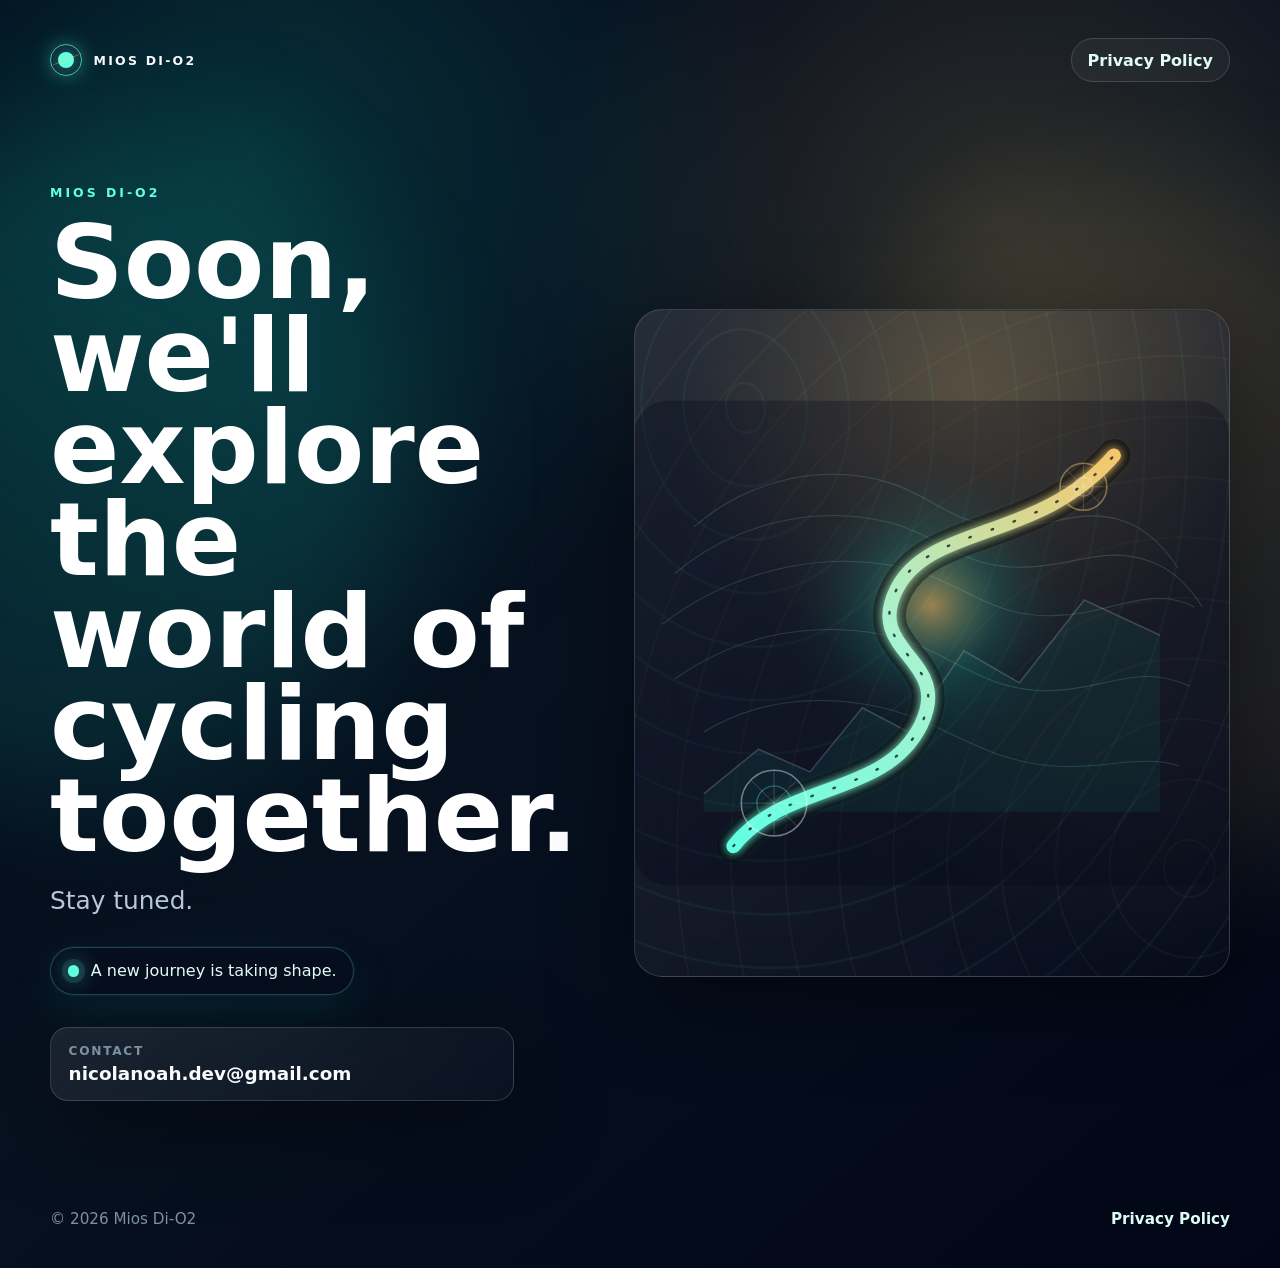
==== index.html @ 9c9d7804 "Create Mios Di-O2 coming-soon website" ====
<!doctype html>
<html lang="en">
  <head>
    <meta charset="utf-8">
    <meta name="viewport" content="width=device-width, initial-scale=1">
    <meta name="description" content="Mios Di-O2 is a coming-soon website for a future cycling software application.">
    <title>Mios Di-O2 — Coming Soon</title>
    <link rel="stylesheet" href="styles.css">
  </head>
  <body>
    <a class="skip-link" href="#main">Skip to content</a>
    <div class="site-shell">
      <div class="ambient ambient-one" aria-hidden="true"></div>
      <div class="ambient ambient-two" aria-hidden="true"></div>

      <header class="site-header" aria-label="Site header">
        <a class="brand-mark" href="index.html" aria-label="Mios Di-O2 home">
          <span class="brand-orbit" aria-hidden="true"></span>
          <span>MIOS DI-O2</span>
        </a>
        <nav aria-label="Footer navigation">
          <a class="nav-link" href="privacy.html">Privacy Policy</a>
        </nav>
      </header>

      <main id="main" class="hero">
        <section class="hero-copy" aria-labelledby="headline">
          <p class="eyebrow">MIOS DI-O2</p>
          <h1 id="headline">Soon, we'll explore the world of cycling together.</h1>
          <p class="supporting">Stay tuned.</p>

          <div class="status-pill" role="status" aria-label="Launch status">
            <span class="status-dot" aria-hidden="true"></span>
            <span>A new journey is taking shape.</span>
          </div>

          <div class="contact-card">
            <span>Contact</span>
            <a href="mailto:nicolanoah.dev@gmail.com">nicolanoah.dev@gmail.com</a>
          </div>
        </section>

        <section class="visual-stage" aria-label="Abstract cycling journey illustration">
          <div class="topography" aria-hidden="true"></div>
          <svg class="route-art" viewBox="0 0 760 620" role="img" aria-labelledby="route-title route-desc">
            <title id="route-title">A winding cycling route toward a glowing horizon</title>
            <desc id="route-desc">Abstract elevation lines, a winding road, and wheel motion motifs create a futuristic cycling journey.</desc>
            <defs>
              <linearGradient id="routeGlow" x1="0%" y1="100%" x2="100%" y2="0%">
                <stop offset="0%" stop-color="#62ffe2"></stop>
                <stop offset="48%" stop-color="#a7f3d0"></stop>
                <stop offset="100%" stop-color="#f5c76b"></stop>
              </linearGradient>
              <radialGradient id="horizon" cx="50%" cy="46%" r="45%">
                <stop offset="0%" stop-color="#f5c76b" stop-opacity=".58"></stop>
                <stop offset="42%" stop-color="#14b8a6" stop-opacity=".18"></stop>
                <stop offset="100%" stop-color="#020617" stop-opacity="0"></stop>
              </radialGradient>
              <filter id="softGlow">
                <feGaussianBlur stdDeviation="7" result="blur"></feGaussianBlur>
                <feMerge>
                  <feMergeNode in="blur"></feMergeNode>
                  <feMergeNode in="SourceGraphic"></feMergeNode>
                </feMerge>
              </filter>
            </defs>

            <rect x="0" y="0" width="760" height="620" rx="42" fill="rgba(2, 6, 23, .28)"></rect>
            <circle cx="380" cy="280" r="230" fill="url(#horizon)"></circle>

            <g class="contours" fill="none" stroke="rgba(148, 241, 223, .16)" stroke-width="1.4">
              <path d="M76 161c69-60 166-83 253-55 52 17 79 53 144 55 58 2 93-24 146-9 36 10 59 36 76 62"></path>
              <path d="M51 221c74-62 177-90 276-65 61 16 89 56 163 57 69 1 112-30 171-7 32 12 51 35 65 58"></path>
              <path d="M35 286c84-65 199-97 310-72 72 16 108 64 192 61 75-2 122-41 179-11"></path>
              <path d="M51 356c75-53 164-74 260-58 88 15 128 75 220 73 72-1 111-36 179-6"></path>
              <path d="M88 424c59-36 125-48 204-36 101 15 147 76 253 80 61 2 103-15 151-1"></path>
            </g>

            <g class="elevation" aria-hidden="true">
              <path d="M88 503 L158 446 L224 475 L291 393 L350 424 L421 320 L492 361 L575 255 L672 300" fill="none" stroke="rgba(255,255,255,.18)" stroke-width="2"></path>
              <path d="M88 503 L158 446 L224 475 L291 393 L350 424 L421 320 L492 361 L575 255 L672 300 L672 526 L88 526 Z" fill="rgba(20,184,166,.08)"></path>
            </g>

            <path class="road-shadow" d="M126 570 C191 487 320 508 366 415 C408 330 293 323 335 241 C378 157 517 181 613 70" fill="none" stroke="rgba(0,0,0,.48)" stroke-width="42" stroke-linecap="round"></path>
            <path class="road" d="M126 570 C191 487 320 508 366 415 C408 330 293 323 335 241 C378 157 517 181 613 70" fill="none" stroke="url(#routeGlow)" stroke-width="18" stroke-linecap="round" filter="url(#softGlow)"></path>
            <path class="road-markings" d="M126 570 C191 487 320 508 366 415 C408 330 293 323 335 241 C378 157 517 181 613 70" fill="none" stroke="rgba(2, 6, 23, .72)" stroke-width="3" stroke-linecap="round" stroke-dasharray="2 28"></path>

            <g class="wheel wheel-one" transform="translate(178 515)">
              <circle r="42" fill="none" stroke="rgba(255,255,255,.42)" stroke-width="2"></circle>
              <circle r="22" fill="none" stroke="rgba(98,255,226,.36)" stroke-width="1.5"></circle>
              <path d="M0-42V42M-42 0H42M-29-29 29 29M29-29-29 29" stroke="rgba(255,255,255,.25)" stroke-width="1"></path>
            </g>
            <g class="wheel wheel-two" transform="translate(574 110)">
              <circle r="30" fill="none" stroke="rgba(245,199,107,.45)" stroke-width="2"></circle>
              <circle r="12" fill="none" stroke="rgba(255,255,255,.28)" stroke-width="1.5"></circle>
              <path d="M0-30V30M-30 0H30M-21-21 21 21M21-21-21 21" stroke="rgba(255,255,255,.22)" stroke-width="1"></path>
            </g>
          </svg>
        </section>
      </main>

      <footer class="site-footer">
        <p>© 2026 Mios Di-O2</p>
        <a href="privacy.html">Privacy Policy</a>
      </footer>
    </div>
  </body>
</html>
---- styles.css ----
:root {
  color-scheme: dark;
  --bg: #020617;
  --bg-elevated: rgba(8, 15, 31, .78);
  --text: #f8fafc;
  --muted: #b6c7d7;
  --soft: #7d91a3;
  --line: rgba(226, 232, 240, .17);
  --teal: #62ffe2;
  --teal-strong: #14b8a6;
  --gold: #f5c76b;
  --focus: #f8d277;
  --shadow: 0 24px 90px rgba(0, 0, 0, .42);
  --radius: 28px;
  font-family: Inter, ui-sans-serif, system-ui, -apple-system, BlinkMacSystemFont, "Segoe UI", sans-serif;
}

* {
  box-sizing: border-box;
}

html {
  min-height: 100%;
  background: var(--bg);
}

body {
  min-height: 100vh;
  margin: 0;
  color: var(--text);
  background:
    radial-gradient(circle at 20% 12%, rgba(20, 184, 166, .22), transparent 33rem),
    radial-gradient(circle at 78% 18%, rgba(245, 199, 107, .16), transparent 29rem),
    linear-gradient(140deg, #020617 0%, #07111f 48%, #020617 100%);
  overflow-x: hidden;
}

body::before {
  position: fixed;
  inset: 0;
  z-index: -3;
  content: "";
  background-image:
    linear-gradient(rgba(255, 255, 255, .035) 1px, transparent 1px),
    linear-gradient(90deg, rgba(255, 255, 255, .03) 1px, transparent 1px);
  background-size: 76px 76px;
  mask-image: linear-gradient(to bottom, rgba(0, 0, 0, .68), transparent 86%);
}

a {
  color: inherit;
}

a:focus-visible,
button:focus-visible {
  outline: 3px solid var(--focus);
  outline-offset: 5px;
  border-radius: 12px;
}

.skip-link {
  position: fixed;
  left: 1rem;
  top: 1rem;
  z-index: 20;
  transform: translateY(-180%);
  border: 1px solid var(--line);
  border-radius: 999px;
  padding: .75rem 1rem;
  background: #f8fafc;
  color: #020617;
  font-weight: 800;
  transition: transform .2s ease;
}

.skip-link:focus {
  transform: translateY(0);
}

.site-shell {
  position: relative;
  isolation: isolate;
  display: flex;
  min-height: 100vh;
  flex-direction: column;
  padding: clamp(1rem, 3vw, 2rem);
}

.ambient {
  position: fixed;
  z-index: -2;
  width: 42rem;
  height: 42rem;
  border-radius: 999px;
  filter: blur(70px);
  opacity: .28;
  pointer-events: none;
  animation: drift 18s ease-in-out infinite alternate;
}

.ambient-one {
  left: -16rem;
  top: 14vh;
  background: rgba(20, 184, 166, .62);
}

.ambient-two {
  right: -14rem;
  bottom: 4vh;
  background: rgba(245, 199, 107, .42);
  animation-duration: 22s;
}

.site-header,
.site-footer {
  display: flex;
  align-items: center;
  justify-content: space-between;
  gap: 1rem;
  width: min(1180px, 100%);
  margin-inline: auto;
}

.site-header {
  padding: .75rem 0 2rem;
}

.brand-mark {
  display: inline-flex;
  align-items: center;
  gap: .72rem;
  text-decoration: none;
  color: #f8fafc;
  font-size: .78rem;
  font-weight: 850;
  letter-spacing: .18em;
}

.brand-orbit {
  position: relative;
  width: 2rem;
  height: 2rem;
  border: 1px solid rgba(98, 255, 226, .68);
  border-radius: 999px;
  box-shadow: 0 0 25px rgba(98, 255, 226, .22);
}

.brand-orbit::before,
.brand-orbit::after {
  position: absolute;
  content: "";
  border-radius: 999px;
}

.brand-orbit::before {
  inset: .46rem;
  background: var(--teal);
  box-shadow: 0 0 20px rgba(98, 255, 226, .7);
}

.brand-orbit::after {
  left: -.28rem;
  right: -.28rem;
  top: .88rem;
  height: 1px;
  background: linear-gradient(90deg, transparent, rgba(245, 199, 107, .9), transparent);
  transform: rotate(-22deg);
}

.nav-link,
.site-footer a,
.back-link {
  color: #dffcf6;
  text-decoration: none;
  font-weight: 750;
}

.nav-link {
  border: 1px solid var(--line);
  border-radius: 999px;
  padding: .72rem 1rem;
  background: rgba(255, 255, 255, .045);
  backdrop-filter: blur(16px);
}

.nav-link:hover,
.site-footer a:hover,
.back-link:hover,
.contact-card a:hover,
.policy-card a:hover {
  color: var(--gold);
}

.hero {
  display: grid;
  grid-template-columns: minmax(0, .92fr) minmax(360px, 1.08fr);
  align-items: center;
  gap: clamp(2rem, 6vw, 5rem);
  width: min(1180px, 100%);
  margin: auto;
  padding: clamp(2rem, 6vw, 5.5rem) 0;
}

.hero-copy {
  max-width: 650px;
}

.eyebrow {
  margin: 0 0 1.1rem;
  color: var(--teal);
  font-size: .78rem;
  font-weight: 900;
  letter-spacing: .24em;
  text-transform: uppercase;
}

h1 {
  max-width: 12ch;
  margin: 0;
  color: #ffffff;
  font-size: clamp(3.2rem, 8vw, 7.6rem);
  line-height: .9;
  letter-spacing: 0;
}

.supporting {
  margin: 1.45rem 0 0;
  color: var(--muted);
  font-size: clamp(1.2rem, 2vw, 1.55rem);
}

.status-pill {
  display: inline-flex;
  align-items: center;
  gap: .72rem;
  margin-top: 2rem;
  border: 1px solid rgba(98, 255, 226, .24);
  border-radius: 999px;
  padding: .86rem 1.05rem;
  background: rgba(8, 15, 31, .68);
  color: #e7fffb;
  box-shadow: 0 0 0 1px rgba(255, 255, 255, .04), 0 18px 48px rgba(20, 184, 166, .12);
  backdrop-filter: blur(18px);
}

.status-dot {
  width: .72rem;
  height: .72rem;
  border-radius: 999px;
  background: var(--teal);
  box-shadow: 0 0 0 6px rgba(98, 255, 226, .12), 0 0 22px rgba(98, 255, 226, .95);
  animation: pulse 2.2s ease-in-out infinite;
}

.contact-card {
  display: grid;
  width: min(100%, 29rem);
  margin-top: 2rem;
  border: 1px solid var(--line);
  border-radius: 18px;
  padding: 1rem 1.1rem;
  background: linear-gradient(135deg, rgba(255, 255, 255, .08), rgba(255, 255, 255, .025));
  box-shadow: var(--shadow);
  backdrop-filter: blur(18px);
}

.contact-card span {
  color: var(--soft);
  font-size: .76rem;
  font-weight: 850;
  letter-spacing: .14em;
  text-transform: uppercase;
}

.contact-card a {
  margin-top: .32rem;
  color: #f8fafc;
  font-size: clamp(1rem, 2vw, 1.15rem);
  font-weight: 800;
  text-decoration: none;
  overflow-wrap: anywhere;
}

.visual-stage {
  position: relative;
  min-height: min(74vh, 680px);
  border: 1px solid var(--line);
  border-radius: var(--radius);
  background:
    linear-gradient(145deg, rgba(255, 255, 255, .12), rgba(255, 255, 255, .02)),
    rgba(2, 6, 23, .5);
  box-shadow: var(--shadow);
  overflow: hidden;
  backdrop-filter: blur(24px);
}

.visual-stage::before {
  position: absolute;
  inset: 1px;
  content: "";
  border-radius: calc(var(--radius) - 1px);
  background: radial-gradient(circle at 56% 12%, rgba(245, 199, 107, .2), transparent 18rem);
  pointer-events: none;
}

.topography {
  position: absolute;
  inset: -10%;
  opacity: .45;
  background:
    repeating-radial-gradient(ellipse at 28% 18%, transparent 0 18px, rgba(98, 255, 226, .13) 19px 20px, transparent 21px 42px),
    repeating-radial-gradient(ellipse at 82% 82%, transparent 0 24px, rgba(245, 199, 107, .1) 25px 26px, transparent 27px 54px);
  transform: rotate(-7deg);
}

.route-art {
  position: relative;
  z-index: 1;
  display: block;
  width: 100%;
  height: 100%;
  min-height: min(74vh, 680px);
}

.wheel {
  transform-box: fill-box;
  transform-origin: center;
  animation: wheelSpin 15s linear infinite;
}

.wheel-two {
  animation-duration: 19s;
  animation-direction: reverse;
}

.road-markings {
  animation: routeDash 11s linear infinite;
}

.contours path {
  animation: contourFloat 8s ease-in-out infinite alternate;
}

.site-footer {
  padding: 2rem 0 .5rem;
  color: var(--soft);
  font-size: .95rem;
}

.site-footer p {
  margin: 0;
}

.policy-layout {
  width: min(980px, 100%);
  margin: 0 auto;
  padding: clamp(2rem, 5vw, 4rem) 0;
}

.policy-hero {
  display: grid;
  gap: 1rem;
  margin-bottom: 1.5rem;
}

.policy-hero h1 {
  max-width: none;
  font-size: clamp(3rem, 8vw, 6rem);
}

.effective-date {
  margin: 0;
  color: var(--muted);
  font-size: 1.1rem;
}

.back-link {
  width: fit-content;
}

.policy-card {
  border: 1px solid var(--line);
  border-radius: var(--radius);
  padding: clamp(1.25rem, 4vw, 3rem);
  background: var(--bg-elevated);
  box-shadow: var(--shadow);
  backdrop-filter: blur(22px);
}

.policy-card section + section {
  margin-top: 2rem;
  padding-top: 2rem;
  border-top: 1px solid var(--line);
}

.policy-card h2 {
  margin: 0 0 .8rem;
  color: #ffffff;
  font-size: clamp(1.1rem, 2vw, 1.35rem);
}

.policy-card p {
  margin: 0;
  color: #d7e4ef;
  font-size: 1rem;
  line-height: 1.8;
}

.policy-card a {
  color: var(--teal);
  font-weight: 800;
}

@keyframes drift {
  from {
    transform: translate3d(0, 0, 0) scale(1);
  }
  to {
    transform: translate3d(4rem, -3rem, 0) scale(1.08);
  }
}

@keyframes pulse {
  0%, 100% {
    transform: scale(1);
    opacity: 1;
  }
  50% {
    transform: scale(.72);
    opacity: .76;
  }
}

@keyframes wheelSpin {
  to {
    rotate: 360deg;
  }
}

@keyframes routeDash {
  to {
    stroke-dashoffset: -120;
  }
}

@keyframes contourFloat {
  to {
    transform: translateY(8px);
  }
}

@media (max-width: 900px) {
  .hero {
    grid-template-columns: 1fr;
    padding-top: 1.5rem;
  }

  .hero-copy {
    max-width: none;
  }

  h1 {
    max-width: 11ch;
  }

  .visual-stage,
  .route-art {
    min-height: 520px;
  }
}

@media (max-width: 640px) {
  .site-shell {
    padding: 1rem;
  }

  .site-header,
  .site-footer {
    align-items: flex-start;
    flex-direction: column;
  }

  .site-header {
    gap: 1.2rem;
  }

  .nav-link {
    padding: .62rem .82rem;
  }

  h1 {
    font-size: clamp(3rem, 17vw, 4.4rem);
  }

  .status-pill {
    align-items: flex-start;
    border-radius: 18px;
  }

  .visual-stage,
  .route-art {
    min-height: 410px;
  }

  .policy-card {
    border-radius: 20px;
  }
}

@media (min-width: 1400px) {
  .hero,
  .site-header,
  .site-footer {
    width: min(1360px, 100%);
  }

  .visual-stage,
  .route-art {
    min-height: 720px;
  }
}

@media (prefers-reduced-motion: reduce) {
  *,
  *::before,
  *::after {
    animation-duration: .001ms !important;
    animation-iteration-count: 1 !important;
    scroll-behavior: auto !important;
    transition-duration: .001ms !important;
  }
}
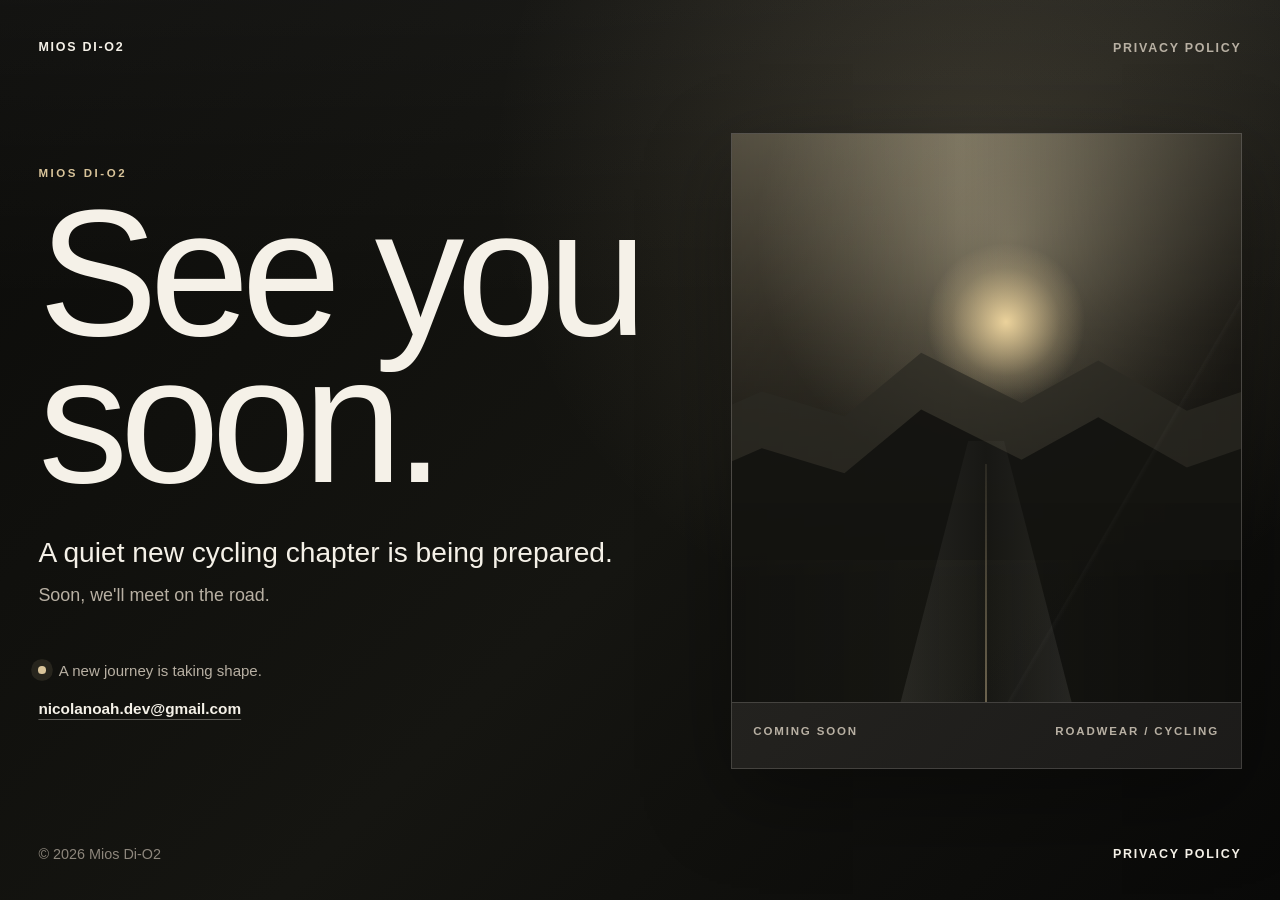
==== commit 6bc4bd07: "Refine Mios Di-O2 coming-soon design" ====
--- a/index.html
+++ b/index.html
@@ -3,99 +3,47 @@
   <head>
     <meta charset="utf-8">
     <meta name="viewport" content="width=device-width, initial-scale=1">
-    <meta name="description" content="Mios Di-O2 is a coming-soon website for a future cycling software application.">
+    <meta name="description" content="Mios Di-O2 is coming soon. A quiet new cycling chapter is being prepared.">
     <title>Mios Di-O2 — Coming Soon</title>
     <link rel="stylesheet" href="styles.css">
   </head>
   <body>
     <a class="skip-link" href="#main">Skip to content</a>
     <div class="site-shell">
-      <div class="ambient ambient-one" aria-hidden="true"></div>
-      <div class="ambient ambient-two" aria-hidden="true"></div>
-
       <header class="site-header" aria-label="Site header">
-        <a class="brand-mark" href="index.html" aria-label="Mios Di-O2 home">
-          <span class="brand-orbit" aria-hidden="true"></span>
-          <span>MIOS DI-O2</span>
-        </a>
-        <nav aria-label="Footer navigation">
+        <a class="brand-mark" href="index.html" aria-label="Mios Di-O2 home">MIOS DI-O2</a>
+        <nav aria-label="Site navigation">
           <a class="nav-link" href="privacy.html">Privacy Policy</a>
         </nav>
       </header>
 
-      <main id="main" class="hero">
-        <section class="hero-copy" aria-labelledby="headline">
-          <p class="eyebrow">MIOS DI-O2</p>
-          <h1 id="headline">Soon, we'll explore the world of cycling together.</h1>
-          <p class="supporting">Stay tuned.</p>
+      <main id="main" class="home-layout">
+        <section class="intro" aria-labelledby="headline">
+          <p class="kicker">MIOS DI-O2</p>
+          <h1 id="headline">See you soon.</h1>
+          <p class="lead">A quiet new cycling chapter is being prepared.</p>
+          <p class="supporting">Soon, we'll meet on the road.</p>
 
-          <div class="status-pill" role="status" aria-label="Launch status">
-            <span class="status-dot" aria-hidden="true"></span>
-            <span>A new journey is taking shape.</span>
+          <div class="status-line" role="status">
+            <span aria-hidden="true"></span>
+            <p>A new journey is taking shape.</p>
           </div>
 
-          <div class="contact-card">
-            <span>Contact</span>
-            <a href="mailto:nicolanoah.dev@gmail.com">nicolanoah.dev@gmail.com</a>
-          </div>
+          <a class="email-link" href="mailto:nicolanoah.dev@gmail.com">nicolanoah.dev@gmail.com</a>
         </section>
 
-        <section class="visual-stage" aria-label="Abstract cycling journey illustration">
-          <div class="topography" aria-hidden="true"></div>
-          <svg class="route-art" viewBox="0 0 760 620" role="img" aria-labelledby="route-title route-desc">
-            <title id="route-title">A winding cycling route toward a glowing horizon</title>
-            <desc id="route-desc">Abstract elevation lines, a winding road, and wheel motion motifs create a futuristic cycling journey.</desc>
-            <defs>
-              <linearGradient id="routeGlow" x1="0%" y1="100%" x2="100%" y2="0%">
-                <stop offset="0%" stop-color="#62ffe2"></stop>
-                <stop offset="48%" stop-color="#a7f3d0"></stop>
-                <stop offset="100%" stop-color="#f5c76b"></stop>
-              </linearGradient>
-              <radialGradient id="horizon" cx="50%" cy="46%" r="45%">
-                <stop offset="0%" stop-color="#f5c76b" stop-opacity=".58"></stop>
-                <stop offset="42%" stop-color="#14b8a6" stop-opacity=".18"></stop>
-                <stop offset="100%" stop-color="#020617" stop-opacity="0"></stop>
-              </radialGradient>
-              <filter id="softGlow">
-                <feGaussianBlur stdDeviation="7" result="blur"></feGaussianBlur>
-                <feMerge>
-                  <feMergeNode in="blur"></feMergeNode>
-                  <feMergeNode in="SourceGraphic"></feMergeNode>
-                </feMerge>
-              </filter>
-            </defs>
-
-            <rect x="0" y="0" width="760" height="620" rx="42" fill="rgba(2, 6, 23, .28)"></rect>
-            <circle cx="380" cy="280" r="230" fill="url(#horizon)"></circle>
-
-            <g class="contours" fill="none" stroke="rgba(148, 241, 223, .16)" stroke-width="1.4">
-              <path d="M76 161c69-60 166-83 253-55 52 17 79 53 144 55 58 2 93-24 146-9 36 10 59 36 76 62"></path>
-              <path d="M51 221c74-62 177-90 276-65 61 16 89 56 163 57 69 1 112-30 171-7 32 12 51 35 65 58"></path>
-              <path d="M35 286c84-65 199-97 310-72 72 16 108 64 192 61 75-2 122-41 179-11"></path>
-              <path d="M51 356c75-53 164-74 260-58 88 15 128 75 220 73 72-1 111-36 179-6"></path>
-              <path d="M88 424c59-36 125-48 204-36 101 15 147 76 253 80 61 2 103-15 151-1"></path>
-            </g>
-
-            <g class="elevation" aria-hidden="true">
-              <path d="M88 503 L158 446 L224 475 L291 393 L350 424 L421 320 L492 361 L575 255 L672 300" fill="none" stroke="rgba(255,255,255,.18)" stroke-width="2"></path>
-              <path d="M88 503 L158 446 L224 475 L291 393 L350 424 L421 320 L492 361 L575 255 L672 300 L672 526 L88 526 Z" fill="rgba(20,184,166,.08)"></path>
-            </g>
-
-            <path class="road-shadow" d="M126 570 C191 487 320 508 366 415 C408 330 293 323 335 241 C378 157 517 181 613 70" fill="none" stroke="rgba(0,0,0,.48)" stroke-width="42" stroke-linecap="round"></path>
-            <path class="road" d="M126 570 C191 487 320 508 366 415 C408 330 293 323 335 241 C378 157 517 181 613 70" fill="none" stroke="url(#routeGlow)" stroke-width="18" stroke-linecap="round" filter="url(#softGlow)"></path>
-            <path class="road-markings" d="M126 570 C191 487 320 508 366 415 C408 330 293 323 335 241 C378 157 517 181 613 70" fill="none" stroke="rgba(2, 6, 23, .72)" stroke-width="3" stroke-linecap="round" stroke-dasharray="2 28"></path>
-
-            <g class="wheel wheel-one" transform="translate(178 515)">
-              <circle r="42" fill="none" stroke="rgba(255,255,255,.42)" stroke-width="2"></circle>
-              <circle r="22" fill="none" stroke="rgba(98,255,226,.36)" stroke-width="1.5"></circle>
-              <path d="M0-42V42M-42 0H42M-29-29 29 29M29-29-29 29" stroke="rgba(255,255,255,.25)" stroke-width="1"></path>
-            </g>
-            <g class="wheel wheel-two" transform="translate(574 110)">
-              <circle r="30" fill="none" stroke="rgba(245,199,107,.45)" stroke-width="2"></circle>
-              <circle r="12" fill="none" stroke="rgba(255,255,255,.28)" stroke-width="1.5"></circle>
-              <path d="M0-30V30M-30 0H30M-21-21 21 21M21-21-21 21" stroke="rgba(255,255,255,.22)" stroke-width="1"></path>
-            </g>
-          </svg>
+        <section class="editorial-visual" aria-label="Minimal cycling landscape">
+          <div class="photo-field" aria-hidden="true">
+            <div class="sun"></div>
+            <div class="ridge ridge-back"></div>
+            <div class="ridge ridge-front"></div>
+            <div class="road"></div>
+            <div class="road-line"></div>
+          </div>
+          <div class="visual-caption">
+            <span>Coming soon</span>
+            <span>Roadwear / Cycling</span>
+          </div>
         </section>
       </main>
 
--- a/styles.css
+++ b/styles.css
@@ -1,18 +1,15 @@
 :root {
   color-scheme: dark;
-  --bg: #020617;
-  --bg-elevated: rgba(8, 15, 31, .78);
-  --text: #f8fafc;
-  --muted: #b6c7d7;
-  --soft: #7d91a3;
-  --line: rgba(226, 232, 240, .17);
-  --teal: #62ffe2;
-  --teal-strong: #14b8a6;
-  --gold: #f5c76b;
-  --focus: #f8d277;
-  --shadow: 0 24px 90px rgba(0, 0, 0, .42);
-  --radius: 28px;
-  font-family: Inter, ui-sans-serif, system-ui, -apple-system, BlinkMacSystemFont, "Segoe UI", sans-serif;
+  --ink: #f5f1e8;
+  --muted: #b8b0a3;
+  --soft: #8d867c;
+  --paper: #11110f;
+  --panel: rgba(245, 241, 232, .07);
+  --line: rgba(245, 241, 232, .16);
+  --accent: #d9c49a;
+  --focus: #f1d28b;
+  --shadow: 0 28px 80px rgba(0, 0, 0, .34);
+  font-family: "Helvetica Neue", Helvetica, Arial, ui-sans-serif, system-ui, sans-serif;
 }
 
 * {
@@ -21,56 +18,51 @@
 
 html {
   min-height: 100%;
-  background: var(--bg);
+  background: #0b0b09;
 }
 
 body {
   min-height: 100vh;
   margin: 0;
-  color: var(--text);
+  color: var(--ink);
   background:
-    radial-gradient(circle at 20% 12%, rgba(20, 184, 166, .22), transparent 33rem),
-    radial-gradient(circle at 78% 18%, rgba(245, 199, 107, .16), transparent 29rem),
-    linear-gradient(140deg, #020617 0%, #07111f 48%, #020617 100%);
-  overflow-x: hidden;
+    linear-gradient(180deg, rgba(255, 255, 255, .035), transparent 34%),
+    radial-gradient(circle at 76% 18%, rgba(217, 196, 154, .16), transparent 30rem),
+    linear-gradient(135deg, #0b0b09 0%, #151511 54%, #090908 100%);
 }
 
 body::before {
   position: fixed;
   inset: 0;
-  z-index: -3;
+  z-index: -1;
   content: "";
-  background-image:
-    linear-gradient(rgba(255, 255, 255, .035) 1px, transparent 1px),
-    linear-gradient(90deg, rgba(255, 255, 255, .03) 1px, transparent 1px);
-  background-size: 76px 76px;
-  mask-image: linear-gradient(to bottom, rgba(0, 0, 0, .68), transparent 86%);
+  background-image: linear-gradient(rgba(245, 241, 232, .028) 1px, transparent 1px);
+  background-size: 100% 4px;
+  opacity: .42;
+  pointer-events: none;
 }
 
 a {
   color: inherit;
 }
 
-a:focus-visible,
-button:focus-visible {
-  outline: 3px solid var(--focus);
+a:focus-visible {
+  outline: 2px solid var(--focus);
   outline-offset: 5px;
-  border-radius: 12px;
 }
 
 .skip-link {
   position: fixed;
   left: 1rem;
   top: 1rem;
-  z-index: 20;
+  z-index: 10;
   transform: translateY(-180%);
-  border: 1px solid var(--line);
   border-radius: 999px;
   padding: .75rem 1rem;
-  background: #f8fafc;
-  color: #020617;
-  font-weight: 800;
-  transition: transform .2s ease;
+  background: var(--ink);
+  color: #0b0b09;
+  font-weight: 700;
+  transition: transform .18s ease;
 }
 
 .skip-link:focus {
@@ -78,37 +70,18 @@
 }
 
 .site-shell {
-  position: relative;
-  isolation: isolate;
   display: flex;
   min-height: 100vh;
   flex-direction: column;
-  padding: clamp(1rem, 3vw, 2rem);
-}
-
-.ambient {
-  position: fixed;
-  z-index: -2;
-  width: 42rem;
-  height: 42rem;
-  border-radius: 999px;
-  filter: blur(70px);
-  opacity: .28;
-  pointer-events: none;
-  animation: drift 18s ease-in-out infinite alternate;
-}
-
-.ambient-one {
-  left: -16rem;
-  top: 14vh;
-  background: rgba(20, 184, 166, .62);
-}
-
-.ambient-two {
-  right: -14rem;
-  bottom: 4vh;
-  background: rgba(245, 199, 107, .42);
-  animation-duration: 22s;
+  padding: clamp(1.1rem, 3vw, 2.4rem);
+}
+
+.site-header,
+.site-footer,
+.home-layout,
+.policy-layout {
+  width: min(1240px, 100%);
+  margin-inline: auto;
 }
 
 .site-header,
@@ -117,274 +90,255 @@
   align-items: center;
   justify-content: space-between;
   gap: 1rem;
-  width: min(1180px, 100%);
-  margin-inline: auto;
 }
 
 .site-header {
-  padding: .75rem 0 2rem;
-}
-
-.brand-mark {
-  display: inline-flex;
-  align-items: center;
-  gap: .72rem;
-  text-decoration: none;
-  color: #f8fafc;
-  font-size: .78rem;
-  font-weight: 850;
-  letter-spacing: .18em;
-}
-
-.brand-orbit {
-  position: relative;
-  width: 2rem;
-  height: 2rem;
-  border: 1px solid rgba(98, 255, 226, .68);
-  border-radius: 999px;
-  box-shadow: 0 0 25px rgba(98, 255, 226, .22);
-}
-
-.brand-orbit::before,
-.brand-orbit::after {
-  position: absolute;
-  content: "";
-  border-radius: 999px;
-}
-
-.brand-orbit::before {
-  inset: .46rem;
-  background: var(--teal);
-  box-shadow: 0 0 20px rgba(98, 255, 226, .7);
-}
-
-.brand-orbit::after {
-  left: -.28rem;
-  right: -.28rem;
-  top: .88rem;
-  height: 1px;
-  background: linear-gradient(90deg, transparent, rgba(245, 199, 107, .9), transparent);
-  transform: rotate(-22deg);
-}
-
+  padding-bottom: clamp(2.2rem, 6vw, 5rem);
+}
+
+.brand-mark,
 .nav-link,
 .site-footer a,
 .back-link {
-  color: #dffcf6;
+  color: var(--ink);
+  font-size: .78rem;
+  font-weight: 700;
+  letter-spacing: .14em;
   text-decoration: none;
-  font-weight: 750;
-}
-
-.nav-link {
-  border: 1px solid var(--line);
-  border-radius: 999px;
-  padding: .72rem 1rem;
-  background: rgba(255, 255, 255, .045);
-  backdrop-filter: blur(16px);
+  text-transform: uppercase;
+}
+
+.nav-link,
+.back-link {
+  color: var(--muted);
 }
 
 .nav-link:hover,
 .site-footer a:hover,
 .back-link:hover,
-.contact-card a:hover,
+.email-link:hover,
 .policy-card a:hover {
-  color: var(--gold);
-}
-
-.hero {
+  color: var(--accent);
+}
+
+.home-layout {
   display: grid;
-  grid-template-columns: minmax(0, .92fr) minmax(360px, 1.08fr);
+  grid-template-columns: minmax(0, .92fr) minmax(360px, .78fr);
+  align-items: end;
+  gap: clamp(2.5rem, 7vw, 7rem);
+  flex: 1;
+}
+
+.intro {
+  padding-bottom: clamp(1rem, 4vw, 4rem);
+}
+
+.kicker,
+.eyebrow {
+  margin: 0 0 1.3rem;
+  color: var(--accent);
+  font-size: .72rem;
+  font-weight: 800;
+  letter-spacing: .22em;
+  text-transform: uppercase;
+}
+
+h1 {
+  margin: 0;
+  max-width: 10ch;
+  color: var(--ink);
+  font-size: clamp(4.4rem, 14vw, 12rem);
+  font-weight: 500;
+  letter-spacing: -.045em;
+  line-height: .82;
+}
+
+.lead {
+  max-width: 38rem;
+  margin: clamp(1.5rem, 4vw, 2.6rem) 0 0;
+  color: var(--ink);
+  font-size: clamp(1.25rem, 2.2vw, 2rem);
+  font-weight: 400;
+  line-height: 1.28;
+}
+
+.supporting {
+  margin: .85rem 0 0;
+  color: var(--muted);
+  font-size: clamp(1rem, 1.4vw, 1.2rem);
+}
+
+.status-line {
+  display: flex;
   align-items: center;
-  gap: clamp(2rem, 6vw, 5rem);
-  width: min(1180px, 100%);
-  margin: auto;
-  padding: clamp(2rem, 6vw, 5.5rem) 0;
-}
-
-.hero-copy {
-  max-width: 650px;
-}
-
-.eyebrow {
-  margin: 0 0 1.1rem;
-  color: var(--teal);
-  font-size: .78rem;
-  font-weight: 900;
-  letter-spacing: .24em;
+  gap: .8rem;
+  margin-top: clamp(2rem, 5vw, 3.5rem);
+  color: var(--muted);
+}
+
+.status-line span {
+  width: .48rem;
+  height: .48rem;
+  border-radius: 50%;
+  background: var(--accent);
+  box-shadow: 0 0 0 .42rem rgba(217, 196, 154, .11);
+  animation: breathe 2.8s ease-in-out infinite;
+}
+
+.status-line p {
+  margin: 0;
+  font-size: .94rem;
+}
+
+.email-link {
+  display: inline-block;
+  margin-top: 1.3rem;
+  color: var(--ink);
+  font-size: .96rem;
+  font-weight: 600;
+  text-decoration-color: rgba(245, 241, 232, .34);
+  text-underline-offset: .35em;
+}
+
+.editorial-visual {
+  align-self: stretch;
+  min-height: min(70vh, 780px);
+  border: 1px solid var(--line);
+  background: var(--panel);
+  box-shadow: var(--shadow);
+}
+
+.photo-field {
+  position: relative;
+  min-height: calc(100% - 4.1rem);
+  overflow: hidden;
+  background:
+    linear-gradient(180deg, rgba(246, 229, 190, .28) 0%, rgba(132, 117, 93, .2) 34%, rgba(22, 22, 18, .92) 78%),
+    linear-gradient(135deg, #363329, #171713 60%, #0d0d0b);
+}
+
+.photo-field::before {
+  position: absolute;
+  inset: 0;
+  content: "";
+  background:
+    linear-gradient(90deg, rgba(0, 0, 0, .22), transparent 45%, rgba(0, 0, 0, .38)),
+    radial-gradient(circle at 55% 18%, rgba(255, 240, 199, .3), transparent 16rem);
+}
+
+.photo-field::after {
+  position: absolute;
+  inset: 0;
+  content: "";
+  background-image: linear-gradient(120deg, transparent 0 72%, rgba(255, 255, 255, .08) 72.2%, transparent 72.8%);
+  opacity: .28;
+}
+
+.sun {
+  position: absolute;
+  left: 54%;
+  top: 19%;
+  width: 10rem;
+  height: 10rem;
+  border-radius: 50%;
+  background: radial-gradient(circle, rgba(248, 221, 163, .92), rgba(248, 221, 163, .2) 48%, transparent 70%);
+  transform: translateX(-50%);
+}
+
+.ridge {
+  position: absolute;
+  left: -8%;
+  right: -8%;
+  bottom: 28%;
+  height: 34%;
+  clip-path: polygon(0 58%, 12% 42%, 26% 55%, 39% 22%, 56% 48%, 69% 26%, 84% 52%, 100% 35%, 100% 100%, 0 100%);
+}
+
+.ridge-back {
+  bottom: 35%;
+  background: rgba(44, 42, 35, .72);
+  filter: blur(.5px);
+}
+
+.ridge-front {
+  bottom: 25%;
+  background: rgba(19, 19, 16, .92);
+}
+
+.road {
+  position: absolute;
+  left: 50%;
+  bottom: -18%;
+  width: 44%;
+  height: 64%;
+  background: linear-gradient(90deg, transparent 0 8%, rgba(245, 241, 232, .09) 9%, rgba(245, 241, 232, .015) 50%, rgba(245, 241, 232, .09) 91%, transparent 92% 100%);
+  clip-path: polygon(42% 0, 58% 0, 100% 100%, 0 100%);
+  transform: translateX(-50%);
+}
+
+.road-line {
+  position: absolute;
+  left: 50%;
+  bottom: 0;
+  width: 1px;
+  height: 42%;
+  background: linear-gradient(to bottom, rgba(217, 196, 154, .2), rgba(217, 196, 154, .86));
+  transform: translateX(-50%);
+}
+
+.visual-caption {
+  display: flex;
+  justify-content: space-between;
+  gap: 1rem;
+  border-top: 1px solid var(--line);
+  padding: 1.35rem;
+  color: var(--muted);
+  font-size: .72rem;
+  font-weight: 800;
+  letter-spacing: .16em;
   text-transform: uppercase;
 }
 
-h1 {
-  max-width: 12ch;
-  margin: 0;
-  color: #ffffff;
-  font-size: clamp(3.2rem, 8vw, 7.6rem);
-  line-height: .9;
-  letter-spacing: 0;
-}
-
-.supporting {
-  margin: 1.45rem 0 0;
-  color: var(--muted);
-  font-size: clamp(1.2rem, 2vw, 1.55rem);
-}
-
-.status-pill {
-  display: inline-flex;
-  align-items: center;
-  gap: .72rem;
-  margin-top: 2rem;
-  border: 1px solid rgba(98, 255, 226, .24);
-  border-radius: 999px;
-  padding: .86rem 1.05rem;
-  background: rgba(8, 15, 31, .68);
-  color: #e7fffb;
-  box-shadow: 0 0 0 1px rgba(255, 255, 255, .04), 0 18px 48px rgba(20, 184, 166, .12);
-  backdrop-filter: blur(18px);
-}
-
-.status-dot {
-  width: .72rem;
-  height: .72rem;
-  border-radius: 999px;
-  background: var(--teal);
-  box-shadow: 0 0 0 6px rgba(98, 255, 226, .12), 0 0 22px rgba(98, 255, 226, .95);
-  animation: pulse 2.2s ease-in-out infinite;
-}
-
-.contact-card {
-  display: grid;
-  width: min(100%, 29rem);
-  margin-top: 2rem;
-  border: 1px solid var(--line);
-  border-radius: 18px;
-  padding: 1rem 1.1rem;
-  background: linear-gradient(135deg, rgba(255, 255, 255, .08), rgba(255, 255, 255, .025));
-  box-shadow: var(--shadow);
-  backdrop-filter: blur(18px);
-}
-
-.contact-card span {
+.site-footer {
+  padding-top: clamp(2.8rem, 6vw, 5rem);
   color: var(--soft);
-  font-size: .76rem;
-  font-weight: 850;
-  letter-spacing: .14em;
-  text-transform: uppercase;
-}
-
-.contact-card a {
-  margin-top: .32rem;
-  color: #f8fafc;
-  font-size: clamp(1rem, 2vw, 1.15rem);
-  font-weight: 800;
-  text-decoration: none;
-  overflow-wrap: anywhere;
-}
-
-.visual-stage {
-  position: relative;
-  min-height: min(74vh, 680px);
-  border: 1px solid var(--line);
-  border-radius: var(--radius);
-  background:
-    linear-gradient(145deg, rgba(255, 255, 255, .12), rgba(255, 255, 255, .02)),
-    rgba(2, 6, 23, .5);
-  box-shadow: var(--shadow);
-  overflow: hidden;
-  backdrop-filter: blur(24px);
-}
-
-.visual-stage::before {
-  position: absolute;
-  inset: 1px;
-  content: "";
-  border-radius: calc(var(--radius) - 1px);
-  background: radial-gradient(circle at 56% 12%, rgba(245, 199, 107, .2), transparent 18rem);
-  pointer-events: none;
-}
-
-.topography {
-  position: absolute;
-  inset: -10%;
-  opacity: .45;
-  background:
-    repeating-radial-gradient(ellipse at 28% 18%, transparent 0 18px, rgba(98, 255, 226, .13) 19px 20px, transparent 21px 42px),
-    repeating-radial-gradient(ellipse at 82% 82%, transparent 0 24px, rgba(245, 199, 107, .1) 25px 26px, transparent 27px 54px);
-  transform: rotate(-7deg);
-}
-
-.route-art {
-  position: relative;
-  z-index: 1;
-  display: block;
-  width: 100%;
-  height: 100%;
-  min-height: min(74vh, 680px);
-}
-
-.wheel {
-  transform-box: fill-box;
-  transform-origin: center;
-  animation: wheelSpin 15s linear infinite;
-}
-
-.wheel-two {
-  animation-duration: 19s;
-  animation-direction: reverse;
-}
-
-.road-markings {
-  animation: routeDash 11s linear infinite;
-}
-
-.contours path {
-  animation: contourFloat 8s ease-in-out infinite alternate;
-}
-
-.site-footer {
-  padding: 2rem 0 .5rem;
-  color: var(--soft);
-  font-size: .95rem;
+  font-size: .9rem;
 }
 
 .site-footer p {
   margin: 0;
 }
 
+.privacy-shell {
+  background:
+    radial-gradient(circle at 88% 12%, rgba(217, 196, 154, .13), transparent 26rem),
+    transparent;
+}
+
 .policy-layout {
-  width: min(980px, 100%);
-  margin: 0 auto;
-  padding: clamp(2rem, 5vw, 4rem) 0;
+  flex: 1;
+  padding: clamp(1rem, 4vw, 3rem) 0;
 }
 
 .policy-hero {
-  display: grid;
-  gap: 1rem;
-  margin-bottom: 1.5rem;
+  margin-bottom: clamp(1.5rem, 4vw, 3rem);
 }
 
 .policy-hero h1 {
   max-width: none;
-  font-size: clamp(3rem, 8vw, 6rem);
+  font-size: clamp(3.5rem, 10vw, 7.5rem);
 }
 
 .effective-date {
-  margin: 0;
+  margin: 1rem 0;
   color: var(--muted);
-  font-size: 1.1rem;
-}
-
-.back-link {
-  width: fit-content;
 }
 
 .policy-card {
   border: 1px solid var(--line);
-  border-radius: var(--radius);
-  padding: clamp(1.25rem, 4vw, 3rem);
-  background: var(--bg-elevated);
+  padding: clamp(1.2rem, 4vw, 3rem);
+  background: rgba(245, 241, 232, .055);
   box-shadow: var(--shadow);
-  backdrop-filter: blur(22px);
 }
 
 .policy-card section + section {
@@ -395,128 +349,65 @@
 
 .policy-card h2 {
   margin: 0 0 .8rem;
-  color: #ffffff;
-  font-size: clamp(1.1rem, 2vw, 1.35rem);
+  color: var(--ink);
+  font-size: clamp(1.08rem, 2vw, 1.34rem);
 }
 
 .policy-card p {
   margin: 0;
-  color: #d7e4ef;
+  color: #ddd6c8;
   font-size: 1rem;
-  line-height: 1.8;
+  line-height: 1.75;
 }
 
 .policy-card a {
-  color: var(--teal);
-  font-weight: 800;
-}
-
-@keyframes drift {
-  from {
-    transform: translate3d(0, 0, 0) scale(1);
-  }
-  to {
-    transform: translate3d(4rem, -3rem, 0) scale(1.08);
-  }
-}
-
-@keyframes pulse {
+  color: var(--ink);
+  font-weight: 700;
+}
+
+@keyframes breathe {
   0%, 100% {
+    opacity: 1;
     transform: scale(1);
-    opacity: 1;
   }
   50% {
-    transform: scale(.72);
-    opacity: .76;
-  }
-}
-
-@keyframes wheelSpin {
-  to {
-    rotate: 360deg;
-  }
-}
-
-@keyframes routeDash {
-  to {
-    stroke-dashoffset: -120;
-  }
-}
-
-@keyframes contourFloat {
-  to {
-    transform: translateY(8px);
+    opacity: .58;
+    transform: scale(.76);
   }
 }
 
 @media (max-width: 900px) {
-  .hero {
+  .home-layout {
     grid-template-columns: 1fr;
-    padding-top: 1.5rem;
-  }
-
-  .hero-copy {
-    max-width: none;
-  }
-
-  h1 {
-    max-width: 11ch;
-  }
-
-  .visual-stage,
-  .route-art {
+  }
+
+  .intro {
+    padding-bottom: 0;
+  }
+
+  .editorial-visual {
     min-height: 520px;
   }
 }
 
 @media (max-width: 640px) {
-  .site-shell {
-    padding: 1rem;
-  }
-
   .site-header,
-  .site-footer {
+  .site-footer,
+  .visual-caption {
     align-items: flex-start;
     flex-direction: column;
   }
 
-  .site-header {
-    gap: 1.2rem;
-  }
-
-  .nav-link {
-    padding: .62rem .82rem;
-  }
-
   h1 {
-    font-size: clamp(3rem, 17vw, 4.4rem);
-  }
-
-  .status-pill {
-    align-items: flex-start;
-    border-radius: 18px;
-  }
-
-  .visual-stage,
-  .route-art {
-    min-height: 410px;
-  }
-
-  .policy-card {
-    border-radius: 20px;
-  }
-}
-
-@media (min-width: 1400px) {
-  .hero,
-  .site-header,
-  .site-footer {
-    width: min(1360px, 100%);
-  }
-
-  .visual-stage,
-  .route-art {
-    min-height: 720px;
+    font-size: clamp(4.2rem, 22vw, 6.4rem);
+  }
+
+  .editorial-visual {
+    min-height: 430px;
+  }
+
+  .photo-field {
+    min-height: 360px;
   }
 }
 
